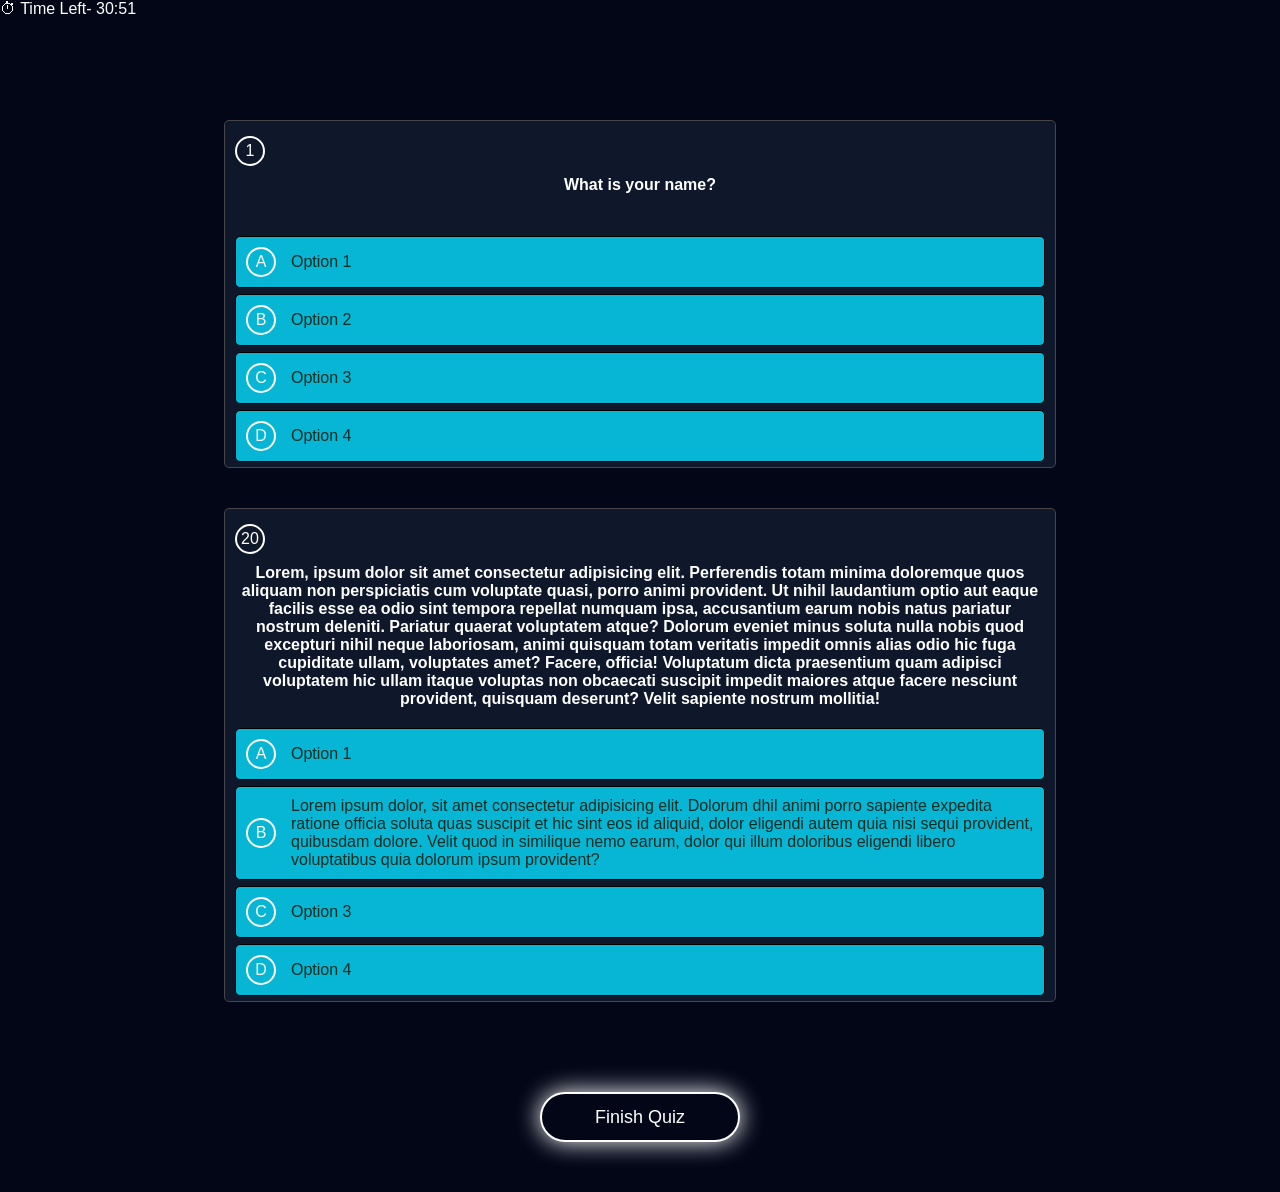
==== quiz_page.html @ 31a7228b "Add quiz page" ====
<!DOCTYPE html>
<html lang="en">
<head>
    <meta charset="UTF-8">
    <meta name="viewport" content="width=device-width, initial-scale=1.0">
    <title>Quiz Page</title>
    <link rel="stylesheet" href="quiz_page.css">
</head>
<body>
    <nav>
        <div>

        </div>
        <div>
            ⏱ Time Left- <span id="minuts">30</span>:<span id="sedonds">51</span>
        </div>
    </nav>
    <main>
        <form action="" id="quiz_form">

            <div class="quiz-container">


                <div class="question-container">
                    <div class="question">
                        <span class="question-number-icon"> 1 </span>
                        <h4 class="question-text"> 
                            What is your name? </h4>
                    </div>
                    <div class="options-container">
                        <label class="options option-selected"> 
                            <input type="radio" name="q1" value="A" >
                                <span class="option-icon">A</span>
                                Option 1
                        </label>
                        <label class="options"> 
                            <input type="radio" name="q1" value="B">
                                <span class="option-icon">B</span>
                                Option 2
                        </label>
                        <label class="options"> 
                            <input type="radio" name="q1" value="C">
                                <span class="option-icon">C</span>
                                Option 3
                        </label>
                        <label class="options">
                            <input type="radio" name="q1" value="D">
                                <span class="option-icon">D</span>
                                Option 4
                        </label>
                    </div>
                </div>

                <div class="question-container">
                    <div class="question">
                        <span class="question-number-icon"> 20 </span>
                        <h4 class="question-text"> 
                            Lorem, ipsum dolor sit amet consectetur adipisicing elit. Perferendis totam minima doloremque quos aliquam non perspiciatis cum voluptate quasi, porro animi provident. Ut nihil laudantium optio aut eaque facilis esse ea odio sint tempora repellat numquam ipsa, accusantium earum nobis natus pariatur nostrum deleniti. Pariatur quaerat voluptatem atque? Dolorum eveniet minus soluta nulla nobis quod excepturi nihil neque laboriosam, animi quisquam totam veritatis impedit omnis alias odio hic fuga cupiditate ullam, voluptates amet? Facere, officia! Voluptatum dicta praesentium quam adipisci voluptatem hic ullam itaque voluptas non obcaecati suscipit impedit maiores atque facere nesciunt provident, quisquam deserunt? Velit sapiente nostrum mollitia! </h4>
                    </div>
                    <div class="options-container">
                        <label class="options option-selected"> 
                            <input type="radio" name="q1" value="A" >
                                <span class="option-icon">A</span>
                                Option 1
                        </label>
                        <label class="options"> 
                            <input type="radio" name="q1" value="B">
                                <span class="option-icon">B</span>
                                Lorem ipsum dolor, sit amet consectetur adipisicing elit. Dolorum dhil animi porro sapiente expedita ratione officia soluta quas suscipit et hic sint eos id aliquid, dolor eligendi autem quia nisi sequi provident, quibusdam dolore. Velit quod in similique nemo earum, dolor qui illum doloribus eligendi libero voluptatibus quia dolorum ipsum provident?
                        </label>
                        <label class="options"> 
                            <input type="radio" name="q1" value="C">
                                <span class="option-icon">C</span>
                                Option 3
                        </label>
                        <label class="options">
                            <input type="radio" name="q1" value="D">
                                <span class="option-icon">D</span>
                                Option 4
                        </label>
                    </div>
                </div>

                
                <div>
                    <button class="submit-btn">Finish Quiz</button>
                </div>
                
            </div>

        </form>
        
    </main>
</body>
</html>
---- quiz_page.css ----
:root {
    --bg-main: #020617;
    --bg-gradient: radial-gradient(circle, #1e293b 0%, #020617 100%);
    --question-bg: #0f172a;
    --accent: #06b6d4;
    --accent-hover: #22d3ee;
    --text-main: #ffffff;
}

* {
    margin: 0px;
    padding: 0px;
    box-sizing: border-box;
}

body {
    background: var(--bg-main);
    background-attachment: fixed;
    min-height: 100vh;
    font-family: 'Segoe UI', sans-serif; 
}
nav{
    display: flex;
    align-items: start;
    /* justify-content: space-between; */
    color: white;
    height: 50px;
    /* border: 2px solid white;*/

    margin-bottom: 70px;
}

.quiz-container{
    display: flex;
    flex-direction: column;
    align-items: center;
    justify-content: center;
    gap: 40px;
}

.question-container{
    background-color: var(--question-bg);

    border: 1px solid rgb(72, 70, 70);
    border-radius: 5px;
    width: 65%;
    display: flex;
    flex-direction: column;
    align-items: center;
    justify-content: center;
    /* flex-wrap: wrap; */
    gap: 10px;
    padding: 5px 10px;
}

.question{
    color: var(--text-main);  
    min-height: 100px;
    width: 100%;
    padding: 10px 0px;
    display: flex;
    flex-direction: column;
    align-items: start;
    gap: 10px;
    /* justify-content: flex-start; */
}

.question-number-icon{
    flex-shrink: 0;
    display: flex;
    align-items: center;
    justify-content: center;
    height: 30px;
    width: 30px;
    color: white;
    background-color: transparent;
    border: 2px solid white;
    border-radius: 50%;
    /* margin-right: 15px; */
}

.question-text{
    /* word-break: keep-all; */
    width: 100%;
    text-align: center;
    /* border: 1px solid red; */
}
.options-container{
    display: flex;
    flex-direction: column;
    align-items: center;
    justify-content: center;
    /* flex-wrap: wrap; */
    width: 100%;
    gap: 6px;

    
}
.options{
    min-height: 50px;
    padding: 10px;
    /* padding-left: 10px; */
    /* padding-right: 10px; */
    display: flex;
    align-items: center;
    justify-content: start;
    border: 1px solid black;
    width: 100%;
    border-radius: 5px;
    
    background: var(--accent); 
    color: #022c22;  

}
.options:hover {
    background: var(--accent-hover);   
}

.options:has(input:checked) {
    background: var(--bg-main);
    color: var(--accent);             
    box-shadow: 0 0 15px var(--accent);
}

.option-icon{
    flex-shrink: 0;

    display: flex;
    align-items: center;
    justify-content: center;
    height: 30px;
    width: 30px;
    color: white;
    background-color: transparent;
    border: 2px solid white;
    border-radius: 50%;
    margin-right: 15px;
}

.options input {
    display: none;
}

.submit-btn{
    color: white;
    font-size: 18px;
    background-color: var(--bg-main);
    height: 50px;
    width: 200px;
    border: 2px solid white;
    box-shadow: 0 0 25px white;
    border-radius: 50px;

    margin: 50px 0px;
}

@media (max-width: 1000px) {
    .question-container{
        width: 85%;
    }
}
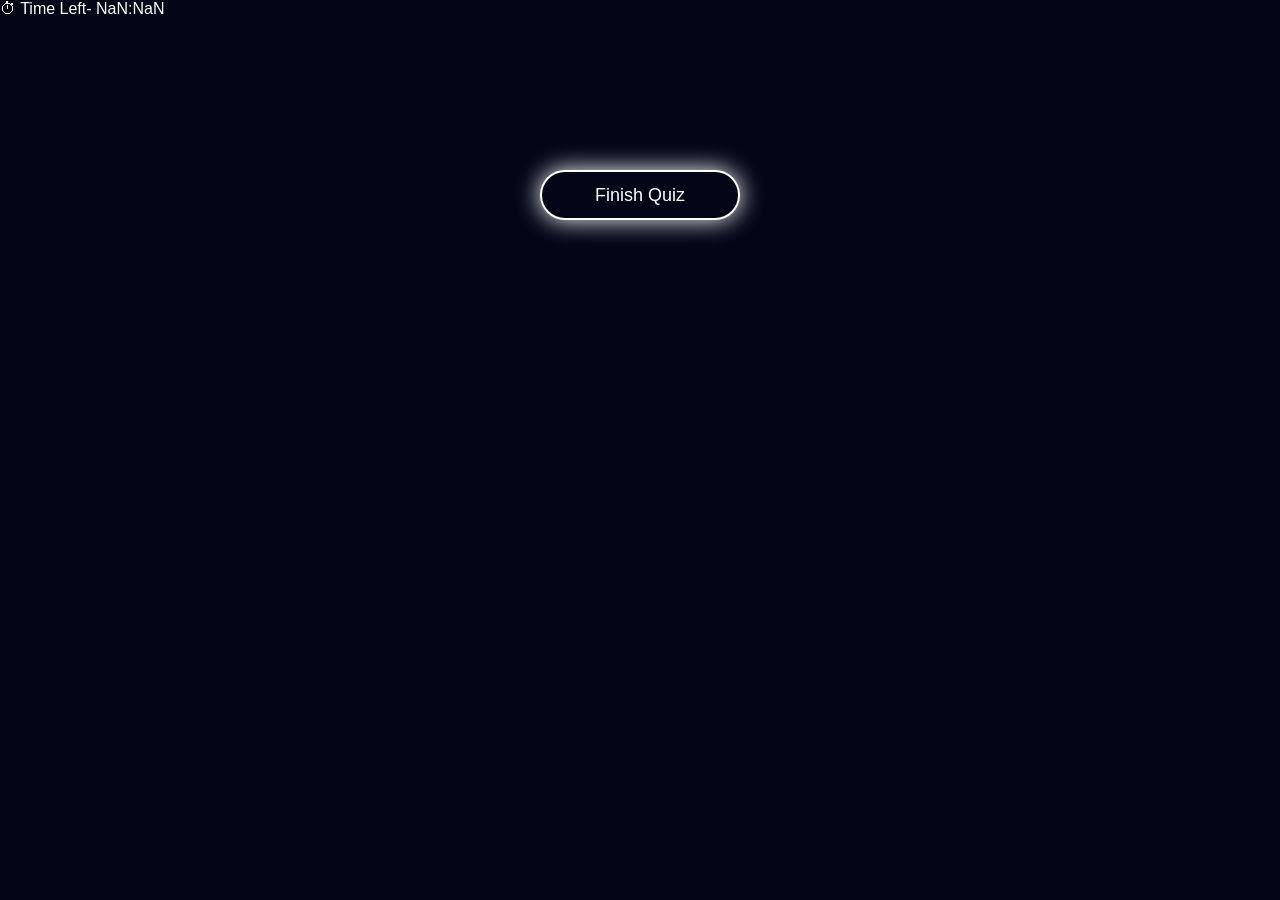
==== commit 6650a2d5: "Add javascript to index and quiz_page" ====
--- a/quiz_page.html
+++ b/quiz_page.html
@@ -11,17 +11,17 @@
         <div>
 
         </div>
-        <div>
-            ⏱ Time Left- <span id="minuts">30</span>:<span id="sedonds">51</span>
+        <div id="timer">
+            ⏱ Time Left- <span id="minutes"></span>:<span id="seconds"></span>
         </div>
     </nav>
     <main>
-        <form action="" id="quiz_form">
+        <form  id="quiz-form">
 
             <div class="quiz-container">
 
 
-                <div class="question-container">
+                <!-- <div class="question-container">
                     <div class="question">
                         <span class="question-number-icon"> 1 </span>
                         <h4 class="question-text"> 
@@ -59,37 +59,36 @@
                     </div>
                     <div class="options-container">
                         <label class="options option-selected"> 
-                            <input type="radio" name="q1" value="A" >
+                            <input type="radio" name="q2" value="A" >
                                 <span class="option-icon">A</span>
                                 Option 1
                         </label>
                         <label class="options"> 
-                            <input type="radio" name="q1" value="B">
+                            <input type="radio" name="q2" value="B">
                                 <span class="option-icon">B</span>
                                 Lorem ipsum dolor, sit amet consectetur adipisicing elit. Dolorum dhil animi porro sapiente expedita ratione officia soluta quas suscipit et hic sint eos id aliquid, dolor eligendi autem quia nisi sequi provident, quibusdam dolore. Velit quod in similique nemo earum, dolor qui illum doloribus eligendi libero voluptatibus quia dolorum ipsum provident?
                         </label>
                         <label class="options"> 
-                            <input type="radio" name="q1" value="C">
+                            <input type="radio" name="q2" value="C">
                                 <span class="option-icon">C</span>
                                 Option 3
                         </label>
                         <label class="options">
-                            <input type="radio" name="q1" value="D">
+                            <input type="radio" name="q2" value="D">
                                 <span class="option-icon">D</span>
                                 Option 4
                         </label>
                     </div>
-                </div>
-
-                
-                <div>
-                    <button class="submit-btn">Finish Quiz</button>
-                </div>
+                </div> -->
                 
             </div>
-
+            
+            <div class="submit">
+                <button class="submit-btn">Finish Quiz</button>
+            </div>
         </form>
         
     </main>
+    <script src="quiz_page.js"></script>
 </body>
 </html>
--- a/quiz_page.css
+++ b/quiz_page.css
@@ -141,6 +141,12 @@
     display: none;
 }
 
+.submit{
+    display: flex;
+    justify-content: center;
+    align-items: center;
+}
+
 .submit-btn{
     color: white;
     font-size: 18px;
@@ -150,8 +156,11 @@
     border: 2px solid white;
     box-shadow: 0 0 25px white;
     border-radius: 50px;
-
+    
     margin: 50px 0px;
+}
+.submit-btn:hover{
+    cursor: pointer;      
 }
 
 @media (max-width: 1000px) {
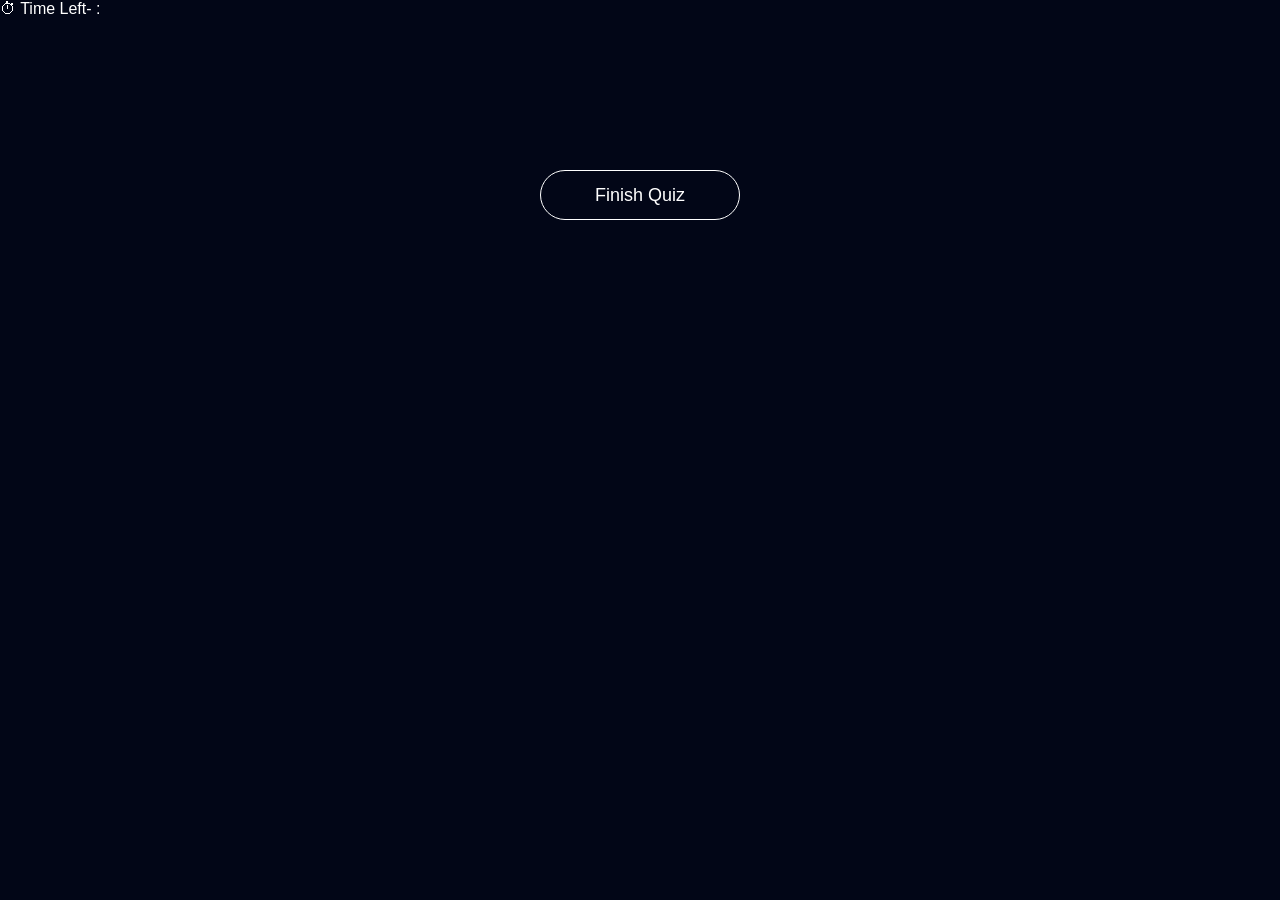
==== commit 33ead13c: "Add Favicon" ====
--- a/quiz_page.html
+++ b/quiz_page.html
@@ -1,11 +1,14 @@
 <!DOCTYPE html>
 <html lang="en">
+
 <head>
     <meta charset="UTF-8">
     <meta name="viewport" content="width=device-width, initial-scale=1.0">
-    <title>Quiz Page</title>
+    <title>QuickQuiz | Quiz</title>
     <link rel="stylesheet" href="quiz_page.css">
+    <link rel="icon" type="image/svg+xml" href="Assets/favicon_quiz_2.png">
 </head>
+
 <body>
     <nav>
         <div>
@@ -16,79 +19,21 @@
         </div>
     </nav>
     <main>
-        <form  id="quiz-form">
+        <form id="quiz-form">
 
             <div class="quiz-container">
 
 
-                <!-- <div class="question-container">
-                    <div class="question">
-                        <span class="question-number-icon"> 1 </span>
-                        <h4 class="question-text"> 
-                            What is your name? </h4>
-                    </div>
-                    <div class="options-container">
-                        <label class="options option-selected"> 
-                            <input type="radio" name="q1" value="A" >
-                                <span class="option-icon">A</span>
-                                Option 1
-                        </label>
-                        <label class="options"> 
-                            <input type="radio" name="q1" value="B">
-                                <span class="option-icon">B</span>
-                                Option 2
-                        </label>
-                        <label class="options"> 
-                            <input type="radio" name="q1" value="C">
-                                <span class="option-icon">C</span>
-                                Option 3
-                        </label>
-                        <label class="options">
-                            <input type="radio" name="q1" value="D">
-                                <span class="option-icon">D</span>
-                                Option 4
-                        </label>
-                    </div>
-                </div>
+            </div>
 
-                <div class="question-container">
-                    <div class="question">
-                        <span class="question-number-icon"> 20 </span>
-                        <h4 class="question-text"> 
-                            Lorem, ipsum dolor sit amet consectetur adipisicing elit. Perferendis totam minima doloremque quos aliquam non perspiciatis cum voluptate quasi, porro animi provident. Ut nihil laudantium optio aut eaque facilis esse ea odio sint tempora repellat numquam ipsa, accusantium earum nobis natus pariatur nostrum deleniti. Pariatur quaerat voluptatem atque? Dolorum eveniet minus soluta nulla nobis quod excepturi nihil neque laboriosam, animi quisquam totam veritatis impedit omnis alias odio hic fuga cupiditate ullam, voluptates amet? Facere, officia! Voluptatum dicta praesentium quam adipisci voluptatem hic ullam itaque voluptas non obcaecati suscipit impedit maiores atque facere nesciunt provident, quisquam deserunt? Velit sapiente nostrum mollitia! </h4>
-                    </div>
-                    <div class="options-container">
-                        <label class="options option-selected"> 
-                            <input type="radio" name="q2" value="A" >
-                                <span class="option-icon">A</span>
-                                Option 1
-                        </label>
-                        <label class="options"> 
-                            <input type="radio" name="q2" value="B">
-                                <span class="option-icon">B</span>
-                                Lorem ipsum dolor, sit amet consectetur adipisicing elit. Dolorum dhil animi porro sapiente expedita ratione officia soluta quas suscipit et hic sint eos id aliquid, dolor eligendi autem quia nisi sequi provident, quibusdam dolore. Velit quod in similique nemo earum, dolor qui illum doloribus eligendi libero voluptatibus quia dolorum ipsum provident?
-                        </label>
-                        <label class="options"> 
-                            <input type="radio" name="q2" value="C">
-                                <span class="option-icon">C</span>
-                                Option 3
-                        </label>
-                        <label class="options">
-                            <input type="radio" name="q2" value="D">
-                                <span class="option-icon">D</span>
-                                Option 4
-                        </label>
-                    </div>
-                </div> -->
-                
-            </div>
-            
             <div class="submit">
-                <button class="submit-btn">Finish Quiz</button>
+                <button class="submit-btn" >Finish Quiz</button>
+
             </div>
         </form>
-        
+
     </main>
     <script src="quiz_page.js"></script>
 </body>
+
 </html>
--- a/quiz_page.css
+++ b/quiz_page.css
@@ -22,10 +22,8 @@
 nav{
     display: flex;
     align-items: start;
-    /* justify-content: space-between; */
     color: white;
     height: 50px;
-    /* border: 2px solid white;*/
 
     margin-bottom: 70px;
 }
@@ -40,15 +38,13 @@
 
 .question-container{
     background-color: var(--question-bg);
-
     border: 1px solid rgb(72, 70, 70);
-    border-radius: 5px;
+    border-radius: 15px;
     width: 65%;
     display: flex;
     flex-direction: column;
     align-items: center;
     justify-content: center;
-    /* flex-wrap: wrap; */
     gap: 10px;
     padding: 5px 10px;
 }
@@ -62,7 +58,6 @@
     flex-direction: column;
     align-items: start;
     gap: 10px;
-    /* justify-content: flex-start; */
 }
 
 .question-number-icon{
@@ -76,21 +71,17 @@
     background-color: transparent;
     border: 2px solid white;
     border-radius: 50%;
-    /* margin-right: 15px; */
 }
 
 .question-text{
-    /* word-break: keep-all; */
     width: 100%;
     text-align: center;
-    /* border: 1px solid red; */
 }
 .options-container{
     display: flex;
     flex-direction: column;
     align-items: center;
     justify-content: center;
-    /* flex-wrap: wrap; */
     width: 100%;
     gap: 6px;
 
@@ -99,8 +90,6 @@
 .options{
     min-height: 50px;
     padding: 10px;
-    /* padding-left: 10px; */
-    /* padding-right: 10px; */
     display: flex;
     align-items: center;
     justify-content: start;
@@ -153,14 +142,14 @@
     background-color: var(--bg-main);
     height: 50px;
     width: 200px;
-    border: 2px solid white;
-    box-shadow: 0 0 25px white;
+    border: 1px solid white;
     border-radius: 50px;
-    
+    transition-duration: 0.3s;
     margin: 50px 0px;
 }
 .submit-btn:hover{
     cursor: pointer;      
+    box-shadow: 0 0 25px white;
 }
 
 @media (max-width: 1000px) {
